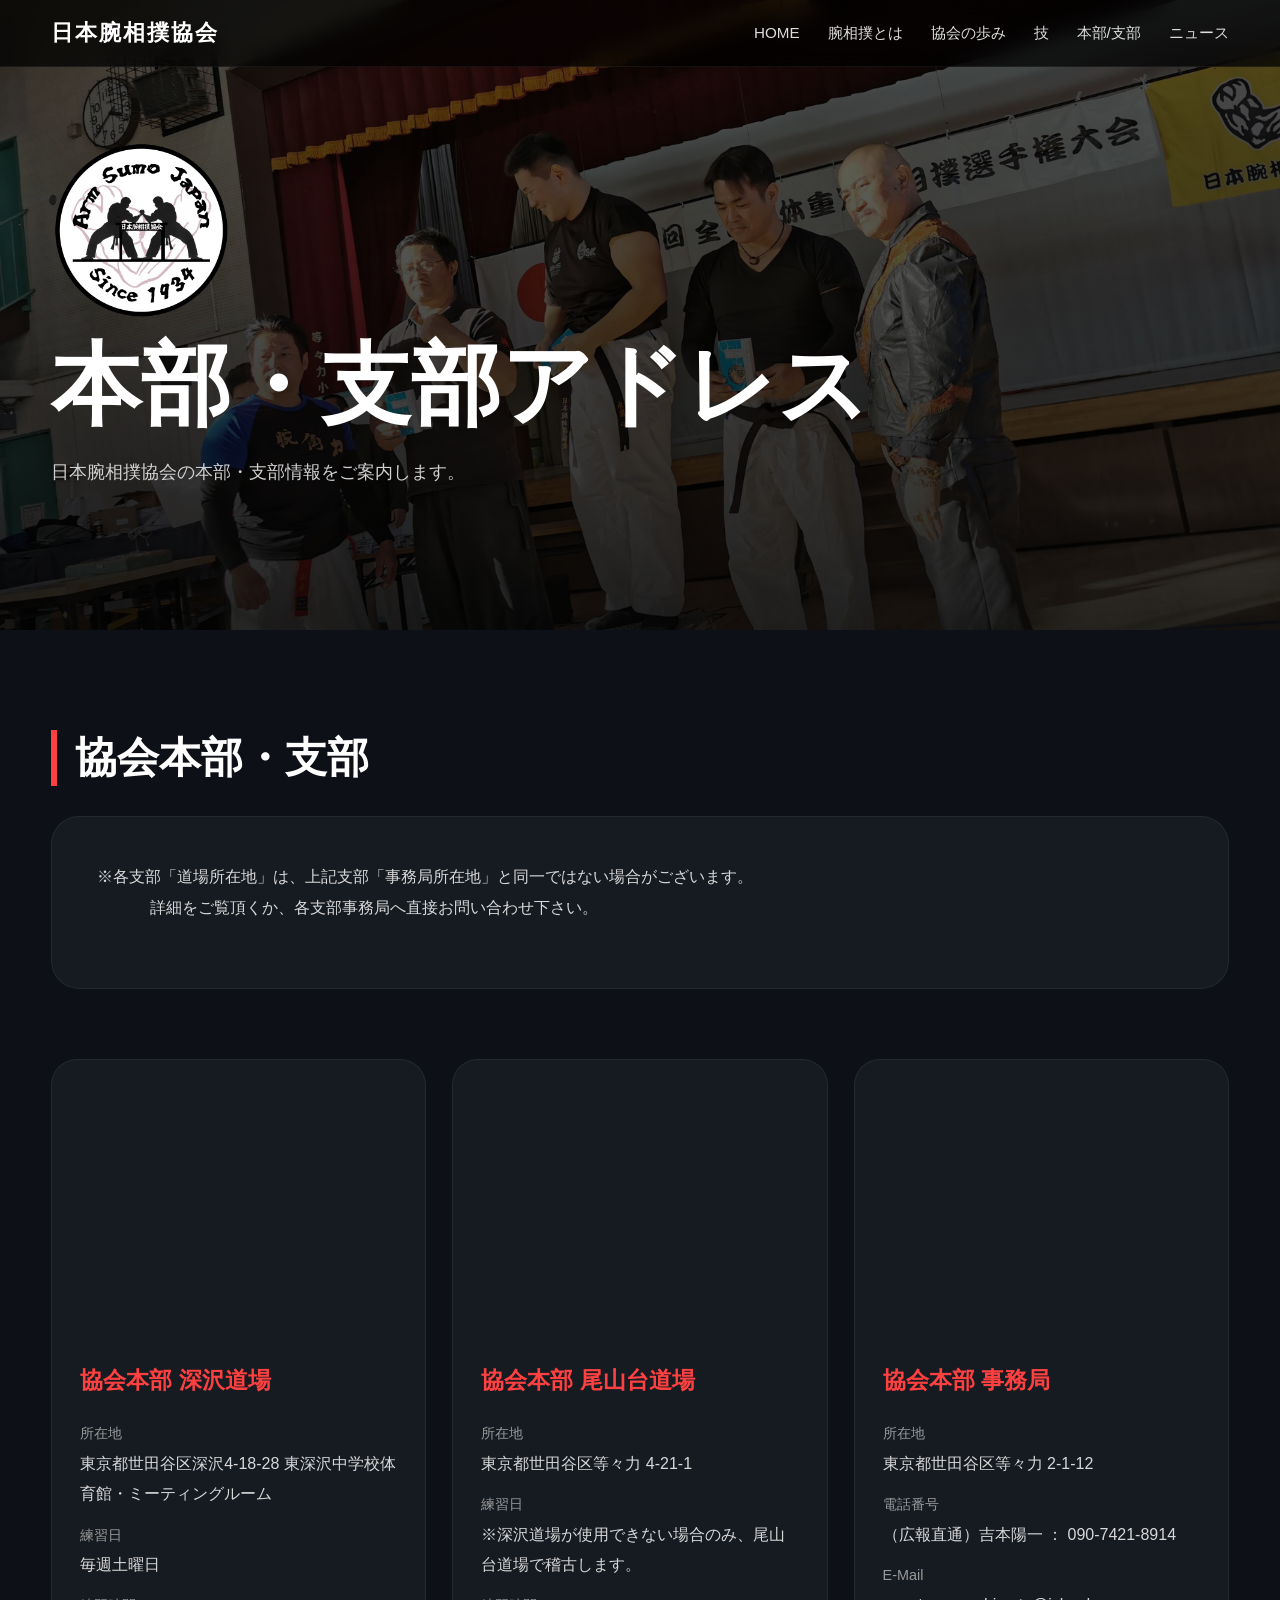
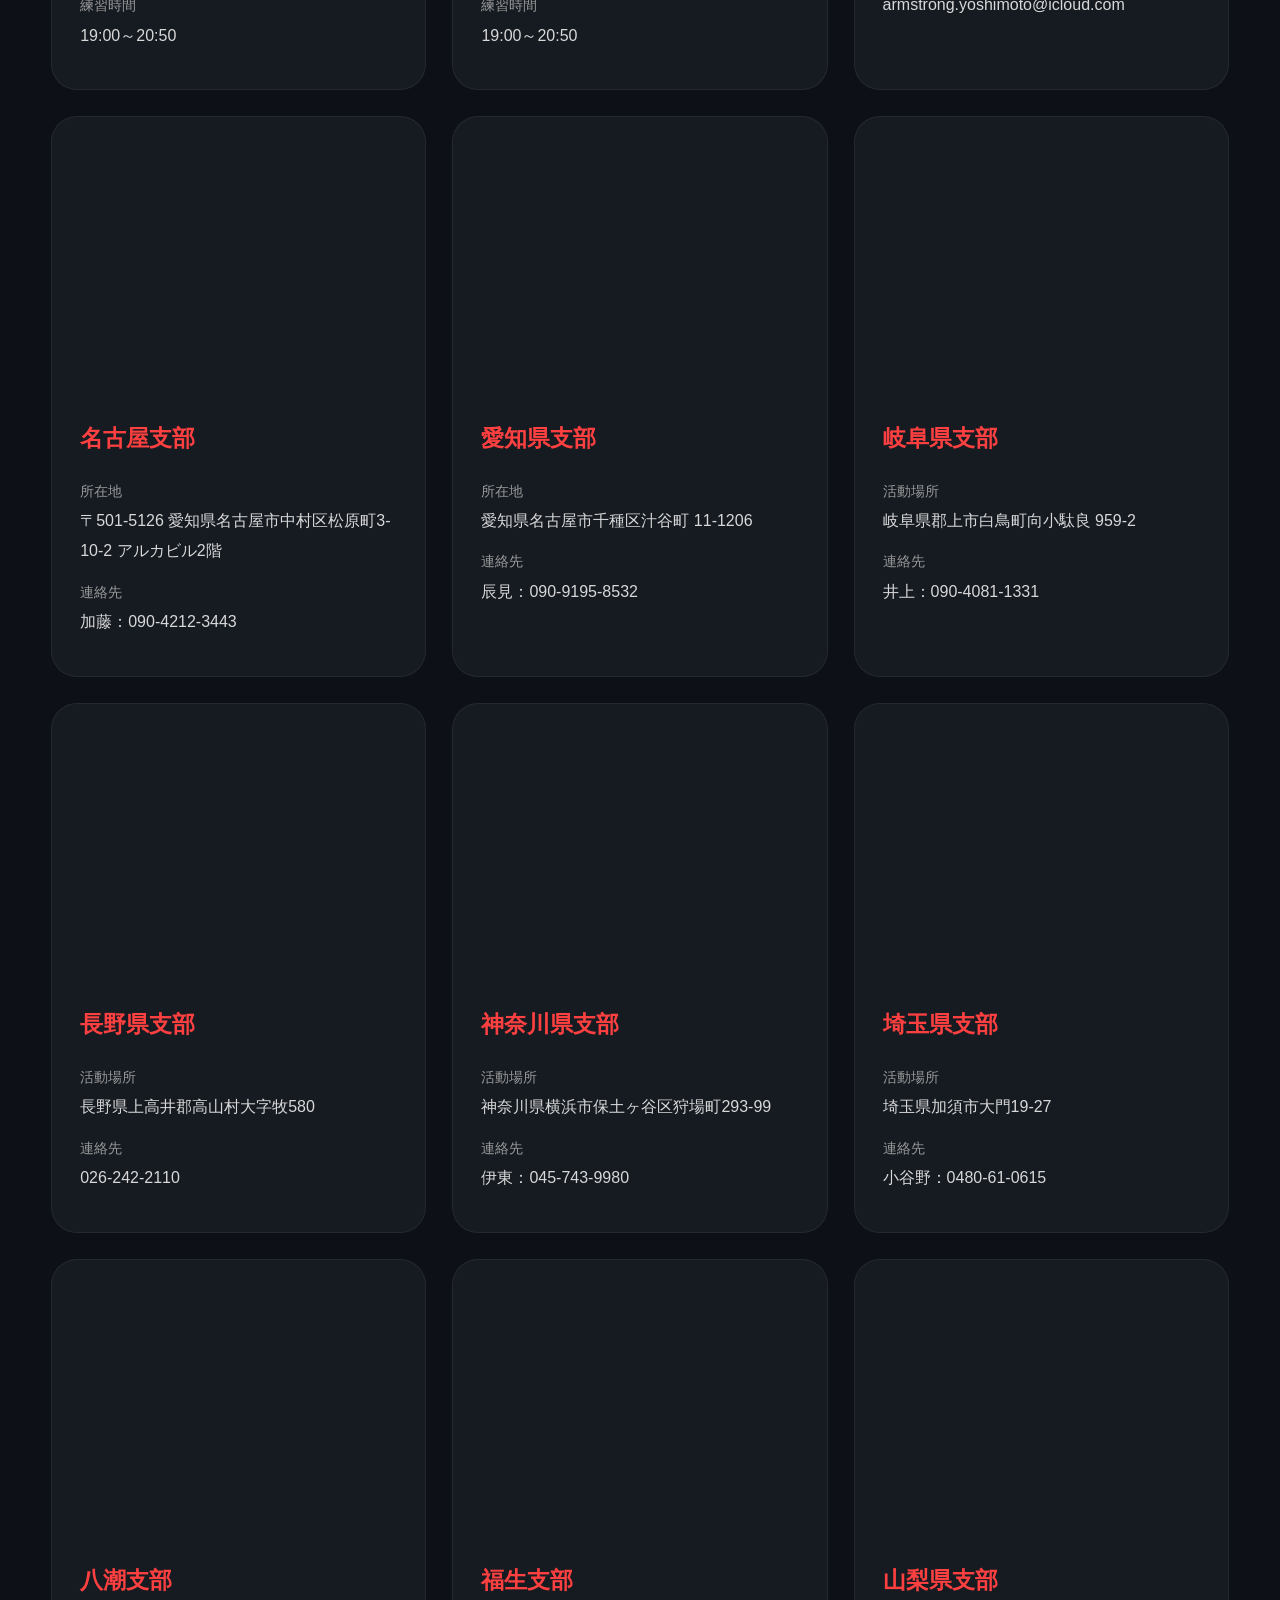
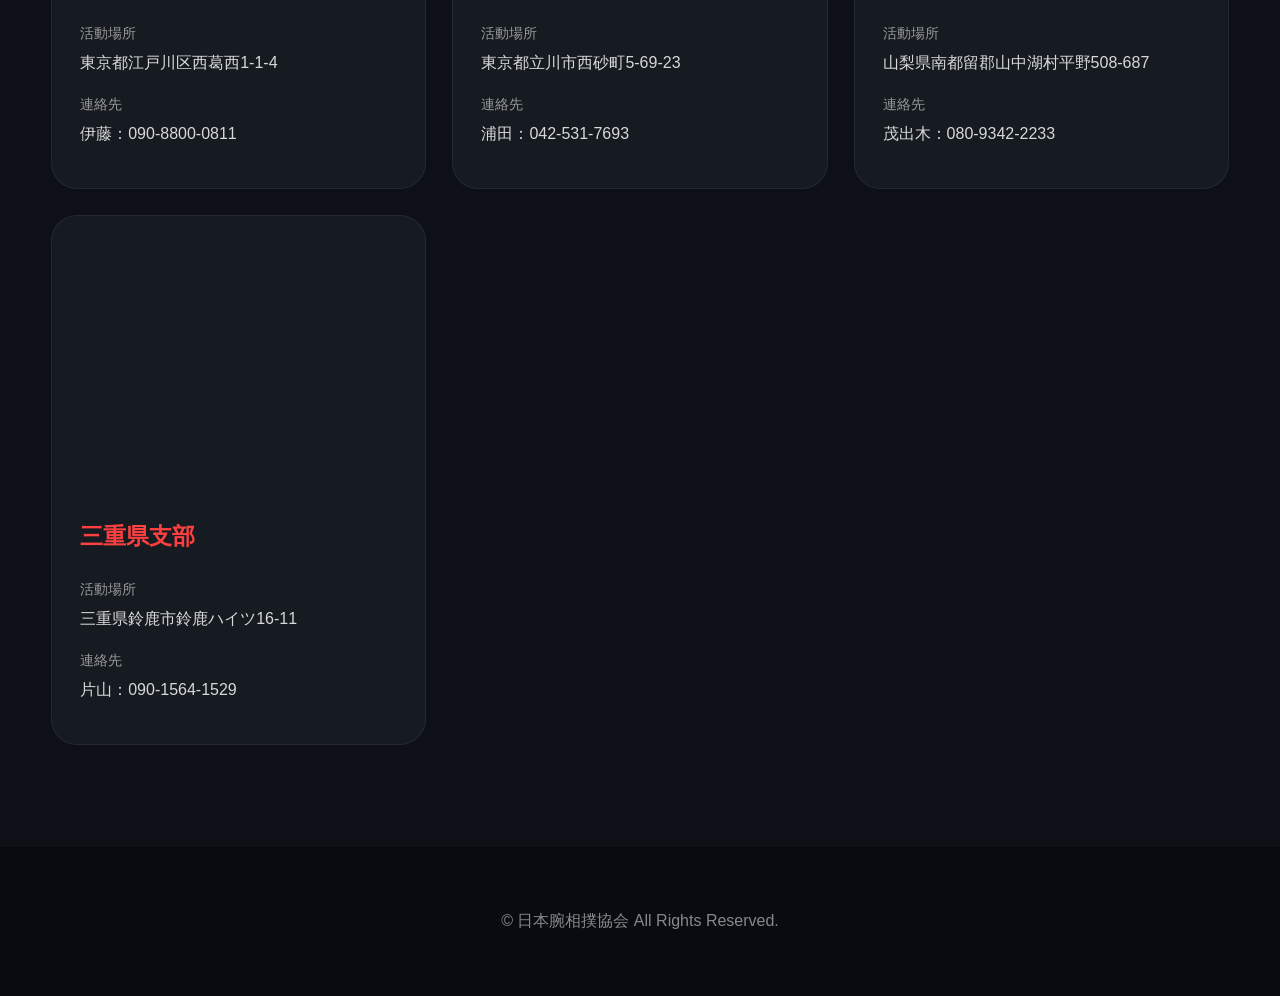
==== ad.html @ a01132ad "Add files via upload" ====
<!DOCTYPE html>
<html lang="ja">
<head>
<meta charset="UTF-8">
<meta name="viewport" content="width=device-width, initial-scale=1.0">
<meta name="robots" content="noindex, nofollow">
<title>本部・支部アドレス | 日本腕相撲協会</title>

<link rel="stylesheet" href="css/style.css">
</head>

<body class="page-ad">

<header>
  <div class="container header-inner">
    <div class="logo">日本腕相撲協会</div>
    
<input type="checkbox" id="menu-toggle">
<label for="menu-toggle" class="menu-btn" aria-label="メニューを開く">
  <span></span>
  <span></span>
  <span></span>
</label>
<nav>
      <ul>
        <li><a href="index.html">HOME</a></li>
        <li><a href="what.html">腕相撲とは</a></li>
        <li><a href="ayumi.html">協会の歩み</a></li>
        <li><a href="waza.html">技</a></li>
        <li><a href="ad.html">本部/支部</a></li>
        <li><a href="news.html">ニュース</a></li>
      </ul>
    </nav>
  </div>
</header>

<section class="hero">
  <div class="container">
    <div class="hero-sub">
      <img src="img/icon.png" alt="日本腕相撲協会ロゴ" class="hero-logo">
    </div>
    <h1>本部・支部アドレス</h1>
    <p>日本腕相撲協会の本部・支部情報をご案内します。</p>
  </div>
</section>

<section>
  <div class="container">

    <h2 class="section-title">協会本部・支部</h2>
    <div class="intro-box">
      <p>※各支部「道場所在地」は、上記支部「事務局所在地」と同一ではない場合がございます。<br>
　　　  詳細をご覧頂くか、各支部事務局へ直接お問い合わせ下さい。</p>
    </div>
    <div class="branch-grid">

      <div class="branch-card">
        <iframe class="map" src="https://www.google.com/maps?q=東京都世田谷区深沢4-18-28&output=embed"></iframe>
        <div class="branch-content">
          <h3>協会本部 深沢道場</h3>
          <p><span class="label">所在地</span><br>東京都世田谷区深沢4-18-28 東深沢中学校体育館・ミーティングルーム</p>
          <p><span class="label">練習日</span><br>毎週土曜日</p>
          <p><span class="label">練習時間</span><br>19:00～20:50</p>
        </div>
      </div>
      <div class="branch-card">
        <iframe class="map" src="https://www.google.com/maps?q=東京都世田谷区等々力4-21-1&output=embed"></iframe>
        <div class="branch-content">
          <h3>協会本部 尾山台道場</h3>
          <p><span class="label">所在地</span><br>東京都世田谷区等々力 4-21-1</p>
          <p><span class="label">練習日</span><br>※深沢道場が使用できない場合のみ、尾山台道場で稽古します。</p>
          <p><span class="label">練習時間</span><br>19:00～20:50</p>
        </div>
      </div>
      <div class="branch-card">
        <iframe class="map" src="https://www.google.com/maps?q=東京都世田谷区等々力2-1-12&output=embed"></iframe>
        <div class="branch-content">
          <h3>協会本部 事務局</h3>
          <p><span class="label">所在地</span><br>東京都世田谷区等々力 2-1-12</p>
          <p><span class="label">電話番号</span><br>（広報直通）吉本陽一 ： 090-7421-8914</p>
          <p><span class="label">E-Mail</span><br>armstrong.yoshimoto@icloud.com</p>
        </div>
      </div>
      <div class="branch-card">
        <iframe class="map" src="https://www.google.com/maps?q=愛知県名古屋市中村区松原町3-10-2&output=embed"></iframe>
        <div class="branch-content">
          <h3>名古屋支部</h3>
          <p><span class="label">所在地</span><br>〒501-5126 愛知県名古屋市中村区松原町3-10-2 アルカビル2階</p>
          <p><span class="label">連絡先</span><br>加藤：090-4212-3443</p>
        </div>
      </div>
      <div class="branch-card">
        <iframe class="map" src="https://www.google.com/maps?q=愛知県名古屋市千種区汁谷町11-1206&output=embed"></iframe>
        <div class="branch-content">
          <h3>愛知県支部</h3>
          <p><span class="label">所在地</span><br>愛知県名古屋市千種区汁谷町 11-1206</p>
          <p><span class="label">連絡先</span><br>辰見：090-9195-8532</p>
        </div>
      </div>

      <div class="branch-card">
        <iframe class="map" src="https://www.google.com/maps?q=岐阜県郡上市白鳥町向小駄良959-2&output=embed"></iframe>
        <div class="branch-content">
          <h3>岐阜県支部</h3>
          <p><span class="label">活動場所</span><br>岐阜県郡上市白鳥町向小駄良 959-2</p>
          <p><span class="label">連絡先</span><br>井上：090-4081-1331</p>
        </div>
      </div>

      <div class="branch-card">
        <iframe class="map" src="https://www.google.com/maps?q=長野県上高井郡高山村大字牧580&output=embed"></iframe>
        <div class="branch-content">
          <h3>長野県支部</h3>
          <p><span class="label">活動場所</span><br>長野県上高井郡高山村大字牧580</p>
          <p><span class="label">連絡先</span><br>026-242-2110</p>
        </div>
      </div>

      <div class="branch-card">
        <iframe class="map" src="https://www.google.com/maps?q=神奈川県横浜市保土ヶ谷区狩場町293-99&output=embed"></iframe>
        <div class="branch-content">
          <h3>神奈川県支部</h3>
          <p><span class="label">活動場所</span><br>神奈川県横浜市保土ヶ谷区狩場町293-99</p>
          <p><span class="label">連絡先</span><br>伊東：045-743-9980</p>
        </div>
      </div>

      <div class="branch-card">
        <iframe class="map" src="https://www.google.com/maps?q=埼玉県加須市大門19-27&output=embed"></iframe>
        <div class="branch-content">
          <h3>埼玉県支部</h3>
          <p><span class="label">活動場所</span><br>埼玉県加須市大門19-27</p>
          <p><span class="label">連絡先</span><br>小谷野：0480-61-0615</p>
        </div>
      </div>

      <div class="branch-card">
        <iframe class="map" src="https://www.google.com/maps?q=東京都江戸川区西葛西1-1-4&output=embed"></iframe>
        <div class="branch-content">
          <h3>八潮支部</h3>
          <p><span class="label">活動場所</span><br>東京都江戸川区西葛西1-1-4</p>
          <p><span class="label">連絡先</span><br>伊藤：090-8800-0811</p>
        </div>
      </div>

      <div class="branch-card">
        <iframe class="map" src="https://www.google.com/maps?q=東京都立川市西砂町5-69-23&output=embed"></iframe>
        <div class="branch-content">
          <h3>福生支部</h3>
          <p><span class="label">活動場所</span><br>東京都立川市西砂町5-69-23</p>
          <p><span class="label">連絡先</span><br>浦田：042-531-7693</p>
        </div>
      </div>

      <div class="branch-card">
        <iframe class="map" src="https://www.google.com/maps?q=山梨県南都留郡山中湖村平野508-687&output=embed"></iframe>
        <div class="branch-content">
          <h3>山梨県支部</h3>
          <p><span class="label">活動場所</span><br>山梨県南都留郡山中湖村平野508-687</p>
          <p><span class="label">連絡先</span><br>茂出木：080-9342-2233</p>
        </div>
      </div>
      <div class="branch-card">
        <iframe class="map" src="https://www.google.com/maps?q=三重県鈴鹿市鈴鹿ハイツ16-11&output=embed"></iframe>
        <div class="branch-content">
          <h3>三重県支部</h3>
          <p><span class="label">活動場所</span><br>三重県鈴鹿市鈴鹿ハイツ16-11</p>
          <p><span class="label">連絡先</span><br>片山：090-1564-1529</p>
        </div>
      </div>

    </div>

  </div>
</section>

<footer>
  <div class="container">
    <p>© 日本腕相撲協会 All Rights Reserved.</p>
  </div>
</footer>

</body>
</html>
---- css/style.css ----
/* =========================================================
   日本腕相撲協会 共通CSS
   - 各HTML内の<style>を外部CSS化
   - スマホ時はハンバーガーメニュー表示
   ========================================================= */

*{
  margin:0;
  padding:0;
  box-sizing:border-box;
}

:root{
  --bg:#0d1117;
  --panel:#161b22;
  --panel-2:#1a212b;
  --panel-3:#141920;
  --text:#fff;
  --muted:#d0d0d0;
  --sub:#bbb;
  --accent:#ff4040;
  --footer:#080b10;
  --line:rgba(255,255,255,.06);
}

html{
  scroll-behavior:smooth;
}

body{
  font-family:"Yu Gothic","Hiragino Sans",sans-serif;
  background:var(--bg);
  color:var(--text);
  line-height:1.9;
  overflow-x:hidden;
}

a{
  color:inherit;
  text-decoration:none;
}

img{
  width:100%;
  display:block;
}

iframe{
  max-width:100%;
}

.container{
  width:min(1200px,92%);
  margin:auto;
}

/* =========================
   HEADER / NAV
========================= */

header{
  position:fixed;
  top:0;
  width:100%;
  z-index:999;
  background:rgba(0,0,0,.72);
  backdrop-filter:blur(10px);
  -webkit-backdrop-filter:blur(10px);
  border-bottom:1px solid var(--line);
}

.header-inner{
  position:relative;
  display:flex;
  justify-content:space-between;
  align-items:center;
  padding:18px 0;
}

.logo{
  font-size:1.4rem;
  font-weight:bold;
  letter-spacing:2px;
  line-height:1.35;
  white-space:nowrap;
}

nav ul{
  display:flex;
  gap:28px;
  list-style:none;
}

nav a{
  color:#ddd;
  font-size:.95rem;
  transition:.3s;
}

nav a:hover{
  color:var(--accent);
}

#menu-toggle{
  display:none;
}

.menu-btn{
  display:none;
  width:36px;
  height:28px;
  cursor:pointer;
  flex-direction:column;
  justify-content:space-between;
  flex:0 0 auto;
}

.menu-btn span{
  display:block;
  height:3px;
  background:#fff;
  border-radius:999px;
}

/* =========================
   HERO
========================= */

.hero{
  position:relative;
  min-height:70vh;
  display:flex;
  align-items:center;
  overflow:hidden;
  background-size:cover;
  background-position:center;
}

.hero .container{
  position:relative;
  z-index:2;
}

.hero-content{
  max-width:760px;
}

.hero-sub{
  color:var(--accent);
  letter-spacing:4px;
  font-weight:bold;
  margin-bottom:18px;
}

.hero-logo{
  width:180px;
  max-width:45vw;
  height:auto;
}

.hero h1{
  font-size:clamp(3rem,7vw,5.8rem);
  line-height:1.05;
  margin-bottom:24px;
}

.hero p{
  color:var(--muted);
  font-size:1.1rem;
  max-width:760px;
}

.page-index .hero,
.page-preview .hero{
  height:100vh;
  min-height:640px;
  padding:0;
  background:#000;
}

.page-index .hero::before,
.page-preview .hero::before,
.page-what .hero::before{
  content:"";
  position:absolute;
  inset:0;
  z-index:1;
  pointer-events:none;
  background:linear-gradient(rgba(0,0,0,.25),rgba(0,0,0,.65));
}

.hero-video{
  position:absolute;
  inset:0;
  width:100%;
  height:100%;
  max-width:none;
  object-fit:cover;
  object-position:center center;
  z-index:0;
}

.page-index .hero-content,
.page-preview .hero-content{
  max-width:760px;
  padding-top:80px;
}

.page-index .hero h1,
.page-preview .hero h1{
  font-size:clamp(3rem,7vw,6rem);
  margin-bottom:28px;
}

.page-ad .hero{
  background-image:linear-gradient(rgba(0,0,0,.55),rgba(0,0,0,.85)),url("../img/ad_title.jpg");
}

.page-waza .hero{
  background-image:linear-gradient(rgba(0,0,0,.55),rgba(0,0,0,.85)),url("../img/waza_title.jpg");
}

.page-ayumi .hero{
  min-height:75vh;
  background-image:linear-gradient(rgba(0,0,0,.55),rgba(0,0,0,.85)),url("../img/ayumi_founder.jpg");
  background-position:center 30%;
}

.page-what .hero{
  background:#000;
}

.page-news .hero{
  background-image:linear-gradient(rgba(0,0,0,.55),rgba(0,0,0,.8)),url("../img/news_title.jpg");
}

/* =========================
   COMMON SECTIONS
========================= */

section{
  padding:100px 0;
}

.page-index section,
.page-preview section,
.page-ayumi section,
.page-what section{
  padding:110px 0;
}

.section-title{
  display:inline-block;
  font-size:2.6rem;
  font-weight:700;
  color:#fff;
  border-left:6px solid var(--accent);
  padding-left:18px;
  margin-bottom:30px;
  line-height:1.35;
}

.section-sub{
  color:var(--sub);
  max-width:900px;
  margin:0 auto 60px;
}

.highlight{
  color:var(--accent);
  font-weight:bold;
}

.intro-box{
  background:var(--panel);
  border:1px solid var(--line);
  border-radius:28px;
  padding:45px;
  margin-bottom:70px;
}

.intro-box p{
  color:#d8d8d8;
  margin-bottom:20px;
}

.btn{
  display:inline-block;
  background:var(--accent);
  padding:15px 34px;
  border-radius:10px;
  font-weight:bold;
  transition:.3s;
}

.btn:hover{
  background:#ff5757;
  transform:translateY(-3px);
}

/* =========================
   TOP / PREVIEW
========================= */

.home-grid{
  display:grid;
  grid-template-columns:1fr 1fr;
  gap:60px;
  align-items:center;
}

.home-image img{
  border-radius:24px;
}

.home-text p{
  margin-bottom:24px;
  color:#d2d2d2;
}

.info-box{
  background:var(--panel-2);
  border-radius:28px;
  padding:45px;
  margin-bottom:30px;
}

/* Top-page access card */
.branch-card{
  display:grid;
  grid-template-columns:1fr 1fr;
  gap:30px;
  margin-top:30px;
  align-items:center;
}

.map{
  width:100%;
  height:350px;
  border:0;
  border-radius:16px;
  filter:grayscale(20%);
}

.branch-content{
  padding:28px;
}

.branch-content h3{
  color:var(--accent);
  font-size:1.45rem;
  margin-bottom:16px;
}

.branch-content p{
  color:#d8d8d8;
  margin-bottom:10px;
}

.label{
  color:#999;
  font-size:.9rem;
}

/* Top-page Instagram */
.insta-card{
  display:flex;
  align-items:center;
  gap:28px;
  background:var(--panel);
  border:1px solid var(--line);
  border-radius:28px;
  padding:36px 45px;
}

.insta-icon{
  flex:0 0 auto;
  display:grid;
  place-items:center;
  width:80px;
  height:80px;
  border-radius:22px;
  color:#fff;
  background:linear-gradient(45deg,#f9a63a,#e1306c 55%,#833ab4);
}

.insta-text{
  flex:1;
}

.insta-account{
  font-size:1.3rem;
  font-weight:bold;
  color:#fff;
}

.insta-text p:not(.insta-account){
  color:#d8d8d8;
}

.insta-btn{
  flex:0 0 auto;
}

.insta-posts{
  display:grid;
  grid-template-columns:repeat(auto-fit,minmax(300px,1fr));
  gap:24px;
  margin-top:30px;
}

.insta-posts:empty{
  display:none;
}

/* =========================
   AD / BRANCH PAGE
========================= */

.branch-grid{
  display:grid;
  grid-template-columns:repeat(auto-fit,minmax(320px,1fr));
  gap:26px;
}

.page-ad .branch-card{
  display:block;
  background:var(--panel);
  border:1px solid var(--line);
  border-radius:26px;
  overflow:hidden;
  margin-top:0;
}

.page-ad .map{
  height:260px;
  border-radius:0;
}

/* =========================
   WAZA PAGE
========================= */

.category{
  margin-bottom:44px;
}

.category h3{
  font-size:1.6rem;
  color:var(--accent);
  margin-bottom:22px;
  border-left:5px solid var(--accent);
  padding-left:16px;
}

.waza-grid{
  display:grid;
  grid-template-columns:repeat(auto-fit,minmax(250px,1fr));
  gap:18px;
}

.waza-card{
  background:var(--panel);
  border:1px solid var(--line);
  border-radius:20px;
  overflow:hidden;
  transition:.3s;
  padding:0;
}

.waza-card:hover{
  transform:translateY(-6px);
}

.waza-video{
  position:relative;
  aspect-ratio:16 / 9;
  background:#000;
}

.waza-video iframe{
  position:absolute;
  inset:0;
  width:100%;
  height:100%;
  border:0;
}

.waza-content,
.waza-card > strong,
.waza-card > p{
  padding-left:22px;
  padding-right:22px;
}

.waza-content{
  padding-top:22px;
  padding-bottom:22px;
}

.waza-card > strong{
  display:block;
  padding-top:22px;
}

.waza-card > p{
  padding-bottom:22px;
}

.waza-content strong,
.waza-card > strong{
  display:block;
  font-size:1.05rem;
  margin-bottom:10px;
  color:#fff;
}

.waza-content p,
.waza-card > p{
  color:#d0d0d0;
  font-size:.95rem;
  line-height:1.8;
}

.note{
  background:var(--panel-3);
}

.note-box{
  background:var(--panel-2);
  border-radius:28px;
  padding:50px;
  text-align:center;
}

.note-box p{
  color:#e5e5e5;
  font-size:1.15rem;
}

/* =========================
   NEWS PAGE
========================= */

.page-news .section-title,
.page-news .section-sub{
  display:block;
  text-align:center;
  border-left:0;
  padding-left:0;
}

.news-list{
  display:grid;
  gap:22px;
}

.news-card{
  background:var(--panel);
  border:1px solid var(--line);
  border-radius:24px;
  padding:28px;
  transition:.3s;
}

.news-card:hover{
  transform:translateY(-5px);
}

.news-date{
  color:var(--accent);
  font-weight:bold;
  margin-bottom:10px;
}

.news-card h3{
  font-size:1.35rem;
  margin-bottom:14px;
}

.news-card p{
  color:#d8d8d8;
  margin-bottom:8px;
}

.text-link{
  color:var(--accent);
  text-decoration:underline;
}

.text-link:hover{
  color:#ff5757;
}

.info-section{
  background:var(--panel-3);
}

.info-box h3{
  color:var(--accent);
  font-size:1.5rem;
  margin-bottom:20px;
}

.info-box dl{
  display:grid;
  grid-template-columns:160px 1fr;
  gap:14px;
  color:#ddd;
}

.info-box dt{
  color:#aaa;
}

.info-box dd{
  color:#fff;
}

/* =========================
   WHAT PAGE
========================= */

.content-grid{
  display:grid;
  grid-template-columns:1fr 1fr;
  gap:70px;
  align-items:center;
}

.content-image img{
  border-radius:24px;
}

.content-box{
  background:var(--panel);
  border-radius:24px;
  padding:40px;
  border:1px solid rgba(255,255,255,.05);
}

.content-box p{
  color:#d5d5d5;
  margin-bottom:22px;
}

.cards{
  display:grid;
  grid-template-columns:repeat(auto-fit,minmax(260px,1fr));
  gap:24px;
  margin-top:50px;
}

.card{
  background:var(--panel);
  border-radius:22px;
  overflow:hidden;
  border:1px solid rgba(255,255,255,.05);
  transition:.3s;
}

.card:hover{
  transform:translateY(-8px);
}

.card img{
  height:220px;
  object-fit:cover;
}

.card-content{
  padding:26px;
}

.card h3{
  margin-bottom:14px;
  color:var(--accent);
}

.quote{
  background:var(--panel-3);
  text-align:center;
}

.quote-box{
  max-width:900px;
  margin:auto;
  background:var(--panel-2);
  padding:60px;
  border-radius:30px;
}

.quote-box p{
  font-size:1.3rem;
  color:#ededed;
}

/* =========================
   AYUMI PAGE
========================= */

.founder{
  display:grid;
  gap:40px;
  max-width:1000px;
  margin:auto;
}

.founder-content{
  background:var(--panel);
  padding:45px;
  border-radius:30px;
  border:1px solid rgba(255,255,255,.05);
}

.founder-content h2{
  font-size:2.2rem;
  margin-bottom:28px;
}

.founder-content p{
  color:#d7d7d7;
  margin-bottom:22px;
}

.history{
  background:var(--panel-3);
}

.page-ayumi .history .section-title,
.page-ayumi .history .section-sub{
  display:block;
  text-align:center;
  border-left:0;
  padding-left:0;
}

.history-table-wrap{
  max-width:1000px;
  margin:auto;
  background:var(--panel);
  border:1px solid rgba(255,255,255,.05);
  border-radius:24px;
  overflow:hidden;
}

.history-table{
  width:100%;
  border-collapse:collapse;
}

.history-table th,
.history-table td{
  padding:16px 22px;
  text-align:left;
  vertical-align:top;
  border-bottom:1px solid var(--line);
}

.history-table thead th{
  background:var(--panel-2);
  color:var(--accent);
  font-size:.95rem;
  letter-spacing:2px;
}

.history-table tbody tr:last-child td{
  border-bottom:0;
}

.history-table tbody tr:hover{
  background:var(--panel-2);
}

.history-table td:first-child{
  width:150px;
  color:#fff;
  font-weight:bold;
  white-space:nowrap;
}

.history-table td:first-child span{
  display:block;
  color:#888;
  font-size:.8rem;
  font-weight:normal;
}

.history-table td:nth-child(2){
  color:#fff;
}

.history-table td:nth-child(3){
  color:#bbb;
  font-size:.92rem;
}

.rule-box{
  max-width:900px;
  margin:auto;
  background:var(--panel);
  padding:60px;
  border-radius:30px;
  border:1px solid rgba(255,255,255,.05);
  text-align:center;
}

.rule-box h2{
  font-size:2rem;
  margin-bottom:28px;
}

.rule-box p{
  color:#d8d8d8;
  margin-bottom:18px;
}

.kiyaku{
  text-align:left;
  margin-top:10px;
}

.kiyaku summary{
  display:inline-block;
  cursor:pointer;
  background:var(--accent);
  color:#fff;
  font-weight:bold;
  padding:12px 30px;
  border-radius:10px;
  list-style:none;
}

.kiyaku summary::-webkit-details-marker{
  display:none;
}

.kiyaku[open] summary{
  margin-bottom:24px;
}

.kiyaku h3{
  color:var(--accent);
  font-size:1.1rem;
  margin:28px 0 10px;
}

.kiyaku p{
  margin-bottom:8px;
  font-size:.95rem;
}

.kiyaku ol{
  color:#d8d8d8;
  font-size:.95rem;
  padding-left:2.2em;
  margin-bottom:12px;
}

.soshiki-box{
  margin-top:40px;
}

.soshiki-figure{
  background:#fff;
  border-radius:16px;
  padding:20px;
  max-width:560px;
  margin:auto;
}

/* =========================
   FOOTER
========================= */

footer{
  background:var(--footer);
  padding:60px 0;
  text-align:center;
  border-top:1px solid rgba(255,255,255,.05);
}

footer p{
  color:#888;
}

/* =========================
   RESPONSIVE
========================= */

@media(max-width:900px){
  .container{
    width:min(100% - 32px,1200px);
  }

  .header-inner{
    padding:12px 0;
  }

  .logo{
    font-size:1.05rem;
    letter-spacing:1px;
  }

  .menu-btn{
    display:flex;
  }

  nav{
    display:none;
    position:absolute;
    top:100%;
    left:0;
    width:100%;
    background:rgba(0,0,0,.95);
    border-top:1px solid rgba(255,255,255,.1);
  }

  #menu-toggle:checked ~ nav{
    display:block;
  }

  nav ul{
    flex-direction:column;
    gap:0;
    padding:10px 0;
  }

  nav li{
    border-bottom:1px solid rgba(255,255,255,.08);
  }

  nav li:last-child{
    border-bottom:0;
  }

  nav a{
    display:block;
    padding:14px 20px;
    font-size:.95rem;
  }

  .hero{
    min-height:560px;
    text-align:center;
  }

  .hero-content{
    max-width:100%;
    margin:auto;
  }

  .hero-logo{
    width:min(150px,45vw);
    margin:0 auto;
  }

  .hero h1{
    font-size:clamp(2.1rem,11vw,3.6rem);
    line-height:1.12;
    word-break:keep-all;
  }

  .page-index .hero,
  .page-preview .hero{
    height:100svh;
    min-height:100svh;
  }

  .page-index .hero-content,
  .page-preview .hero-content{
    padding-top:95px;
  }

  section,
  .page-index section,
  .page-preview section,
  .page-ayumi section,
  .page-what section{
    padding:70px 0;
  }

  .section-title{
    font-size:clamp(1.7rem,7vw,2.2rem);
    margin-bottom:22px;
  }

  .section-sub{
    font-size:.95rem;
    margin-bottom:38px;
  }

  .intro-box,
  .note-box,
  .quote-box,
  .rule-box,
  .founder-content,
  .content-box,
  .info-box{
    padding:30px;
  }

  .home-grid,
  .branch-card,
  .content-grid{
    grid-template-columns:1fr;
    gap:28px;
  }

  .branch-grid{
    grid-template-columns:1fr;
  }

  .insta-card{
    flex-direction:column;
    text-align:center;
    gap:18px;
    padding:30px;
  }

  .insta-posts{
    grid-template-columns:1fr;
  }

  .map{
    height:280px;
    border-radius:14px;
  }

  .page-ad .map{
    height:260px;
    border-radius:0;
  }

  .branch-content{
    padding:24px;
  }

  .branch-content h3{
    font-size:1.35rem;
  }

  .branch-content p,
  .home-text p,
  .content-box p{
    font-size:.95rem;
  }

  .home-image img,
  .content-image img{
    border-radius:16px;
  }

  .info-box dl{
    grid-template-columns:1fr;
  }

  .history-table-wrap{
    border-radius:16px;
  }

  .history-table th,
  .history-table td{
    padding:12px 12px;
    font-size:.9rem;
  }

  .history-table td:first-child{
    width:auto;
  }

  .history-table td:nth-child(3){
    font-size:.82rem;
  }

  .soshiki-figure{
    padding:12px;
  }

  .waza-grid,
  .cards{
    grid-template-columns:1fr;
  }

  footer{
    padding:42px 0;
  }

  footer p{
    font-size:.85rem;
  }
}

@media(max-width:420px){
  .container{
    width:min(100% - 24px,1200px);
  }

  .logo{
    font-size:.95rem;
  }

  .hero{
    min-height:500px;
  }

  .page-index .hero-content,
  .page-preview .hero-content{
    padding-top:110px;
  }

  .map{
    height:240px;
  }

  .intro-box,
  .note-box,
  .quote-box,
  .rule-box,
  .founder-content,
  .content-box,
  .info-box,
  .news-card{
    padding:24px;
  }
}
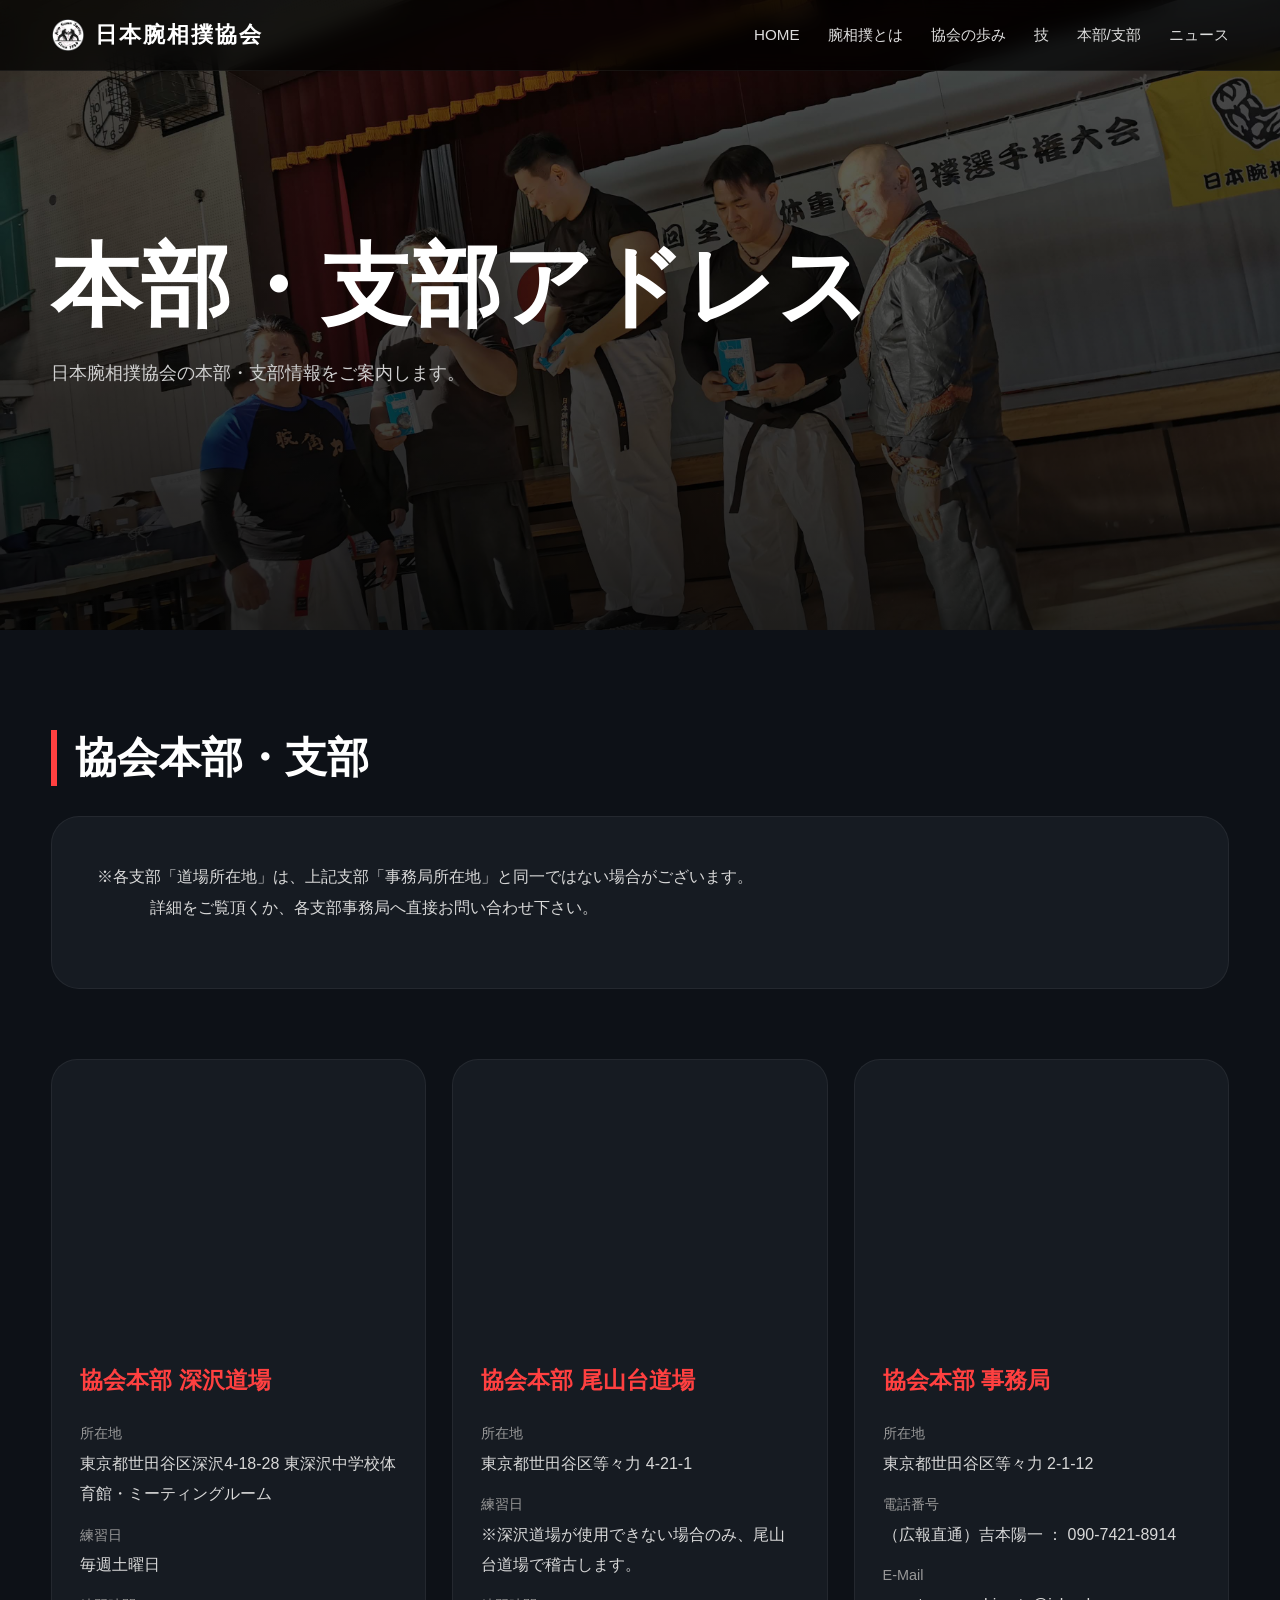
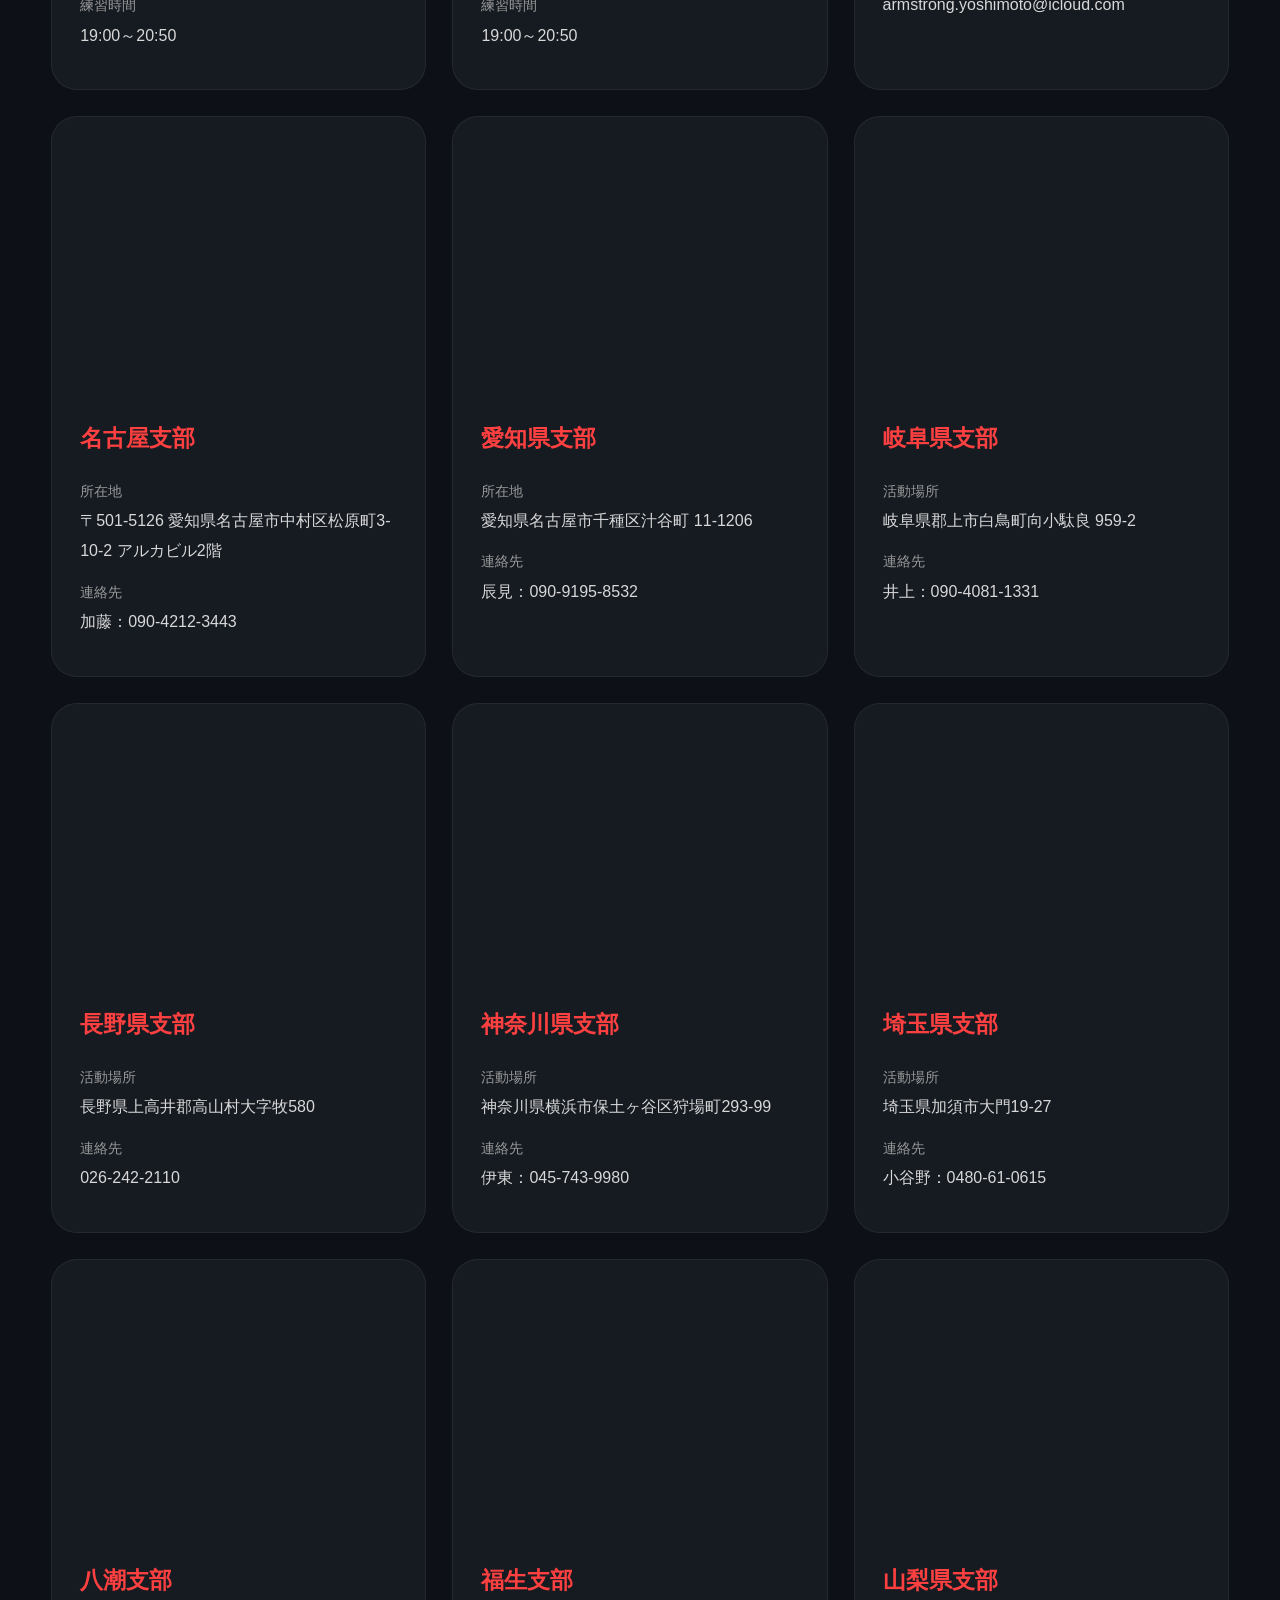
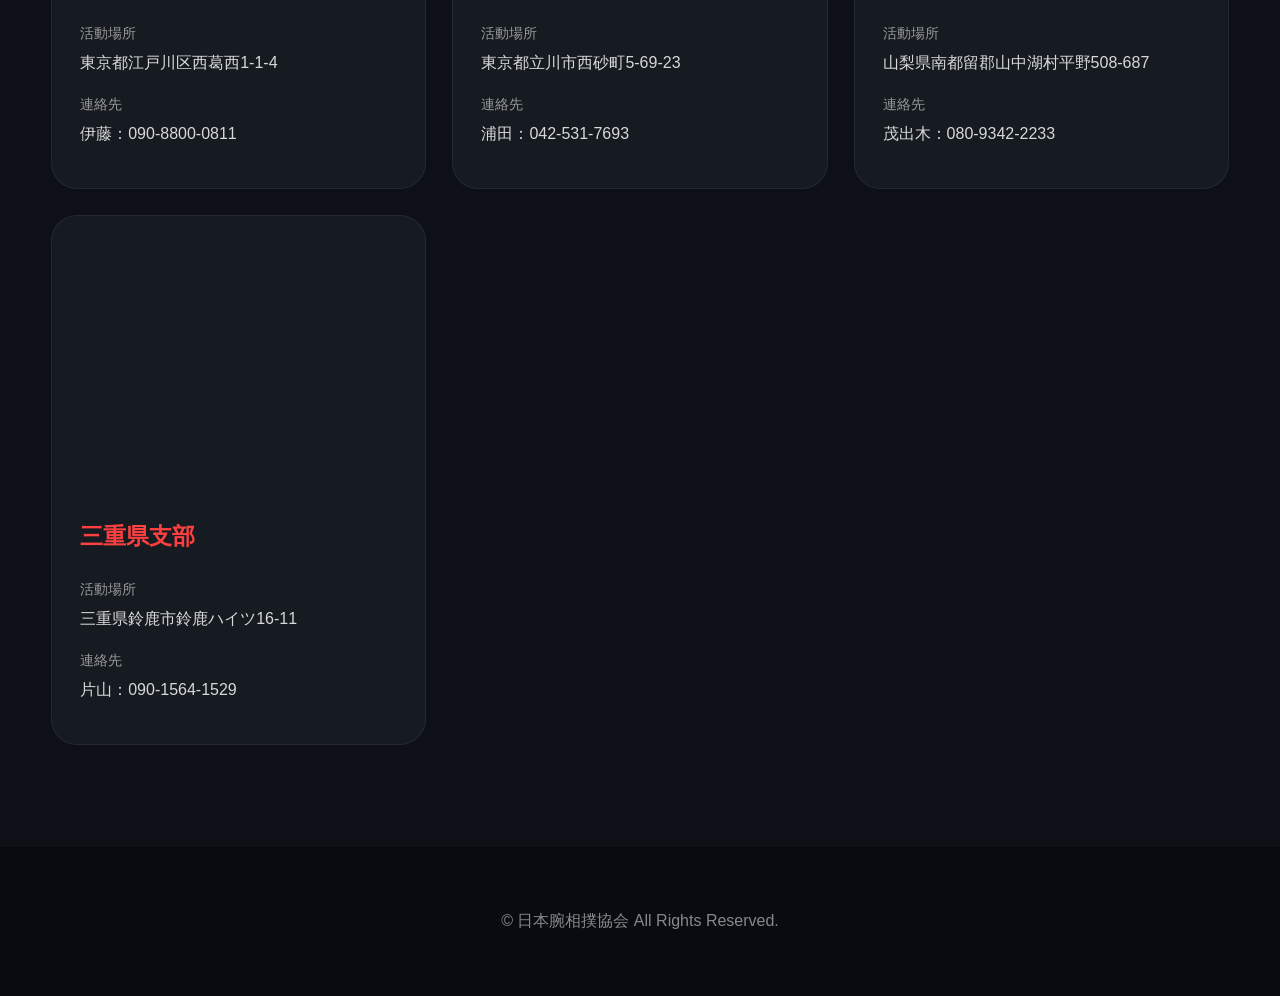
==== commit 02fca361: "Add files via upload" ====
--- a/ad.html
+++ b/ad.html
@@ -13,7 +13,7 @@
 
 <header>
   <div class="container header-inner">
-    <div class="logo">日本腕相撲協会</div>
+    <div class="logo"><img src="img/icon.png" alt="" class="logo-icon">日本腕相撲協会</div>
     
 <input type="checkbox" id="menu-toggle">
 <label for="menu-toggle" class="menu-btn" aria-label="メニューを開く">
@@ -36,9 +36,6 @@
 
 <section class="hero">
   <div class="container">
-    <div class="hero-sub">
-      <img src="img/icon.png" alt="日本腕相撲協会ロゴ" class="hero-logo">
-    </div>
     <h1>本部・支部アドレス</h1>
     <p>日本腕相撲協会の本部・支部情報をご案内します。</p>
   </div>
--- a/css/style.css
+++ b/css/style.css
@@ -83,6 +83,16 @@
   letter-spacing:2px;
   line-height:1.35;
   white-space:nowrap;
+  display:flex;
+  align-items:center;
+  gap:10px;
+}
+
+.logo-icon{
+  width:34px;
+  height:34px;
+  object-fit:contain;
+  flex:0 0 auto;
 }
 
 nav ul{
@@ -900,6 +910,12 @@
   .logo{
     font-size:1.05rem;
     letter-spacing:1px;
+    gap:8px;
+  }
+
+  .logo-icon{
+    width:28px;
+    height:28px;
   }
 
   .menu-btn{
